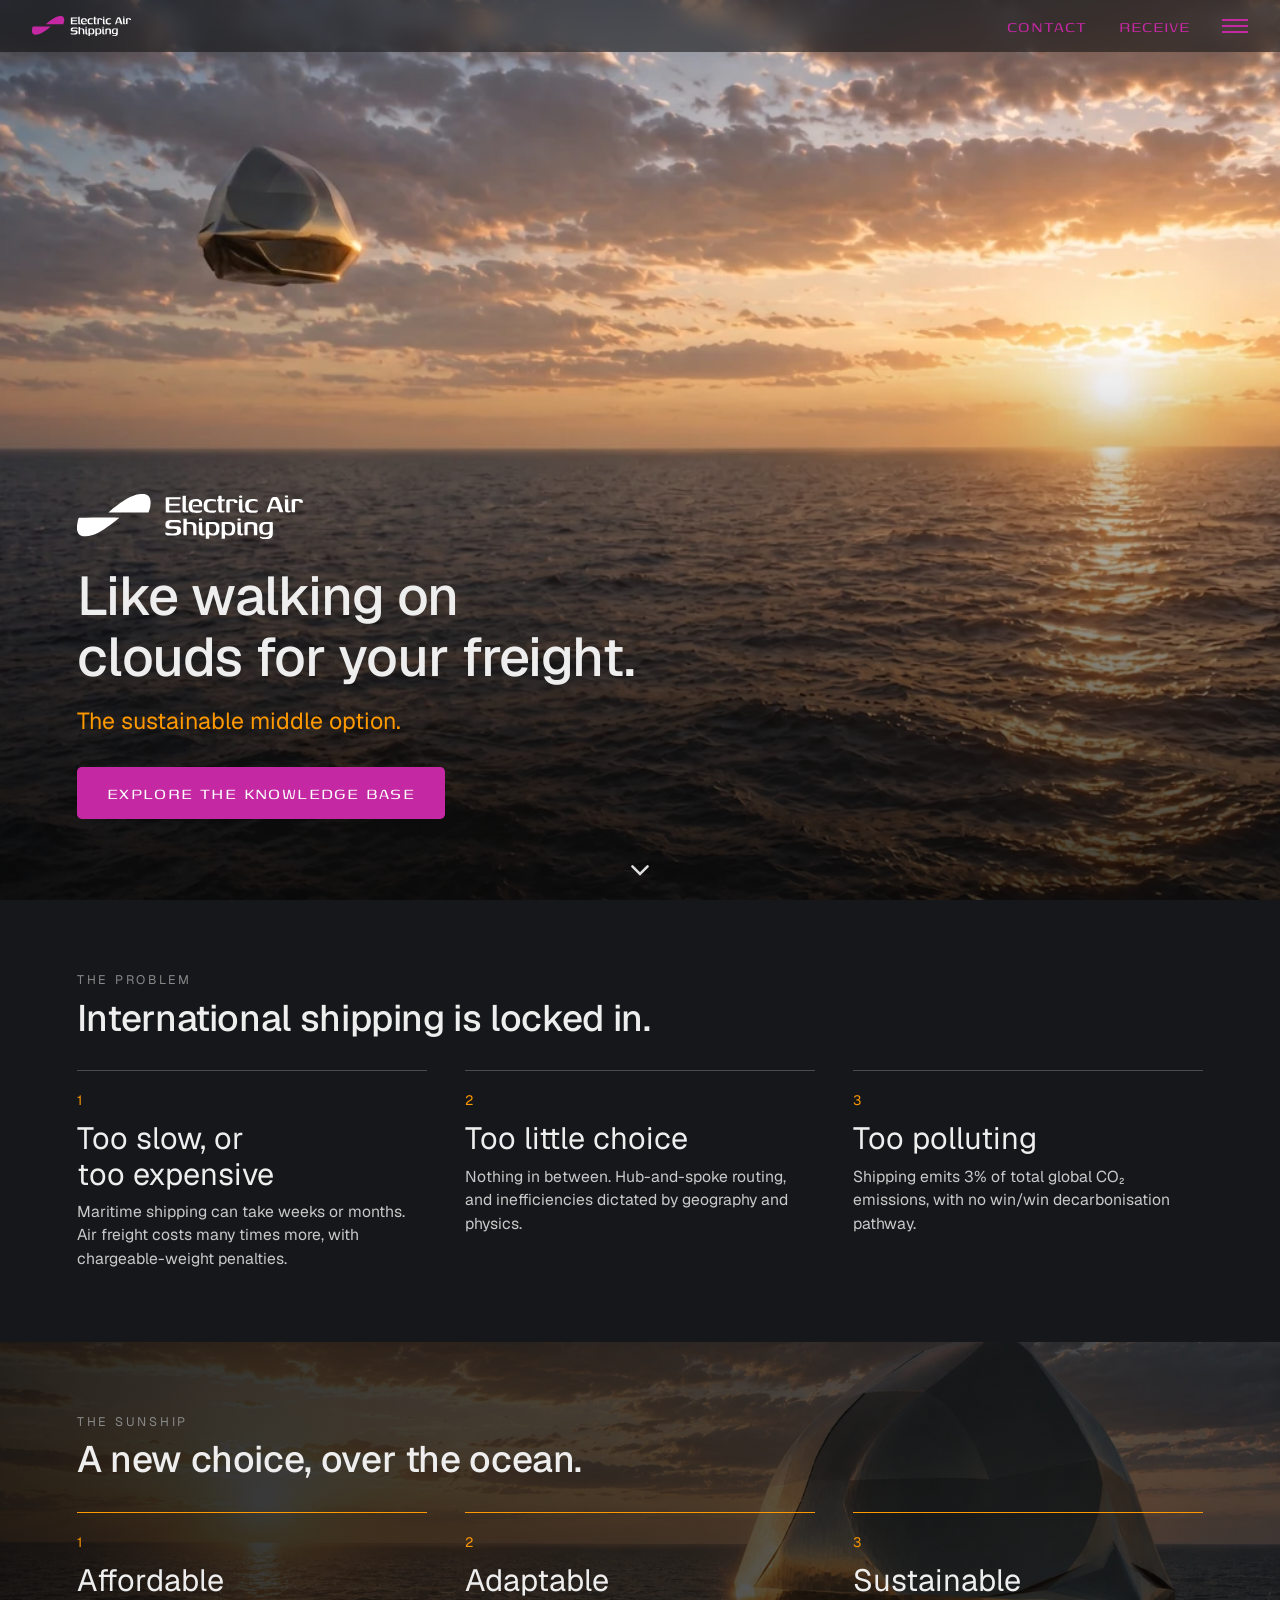
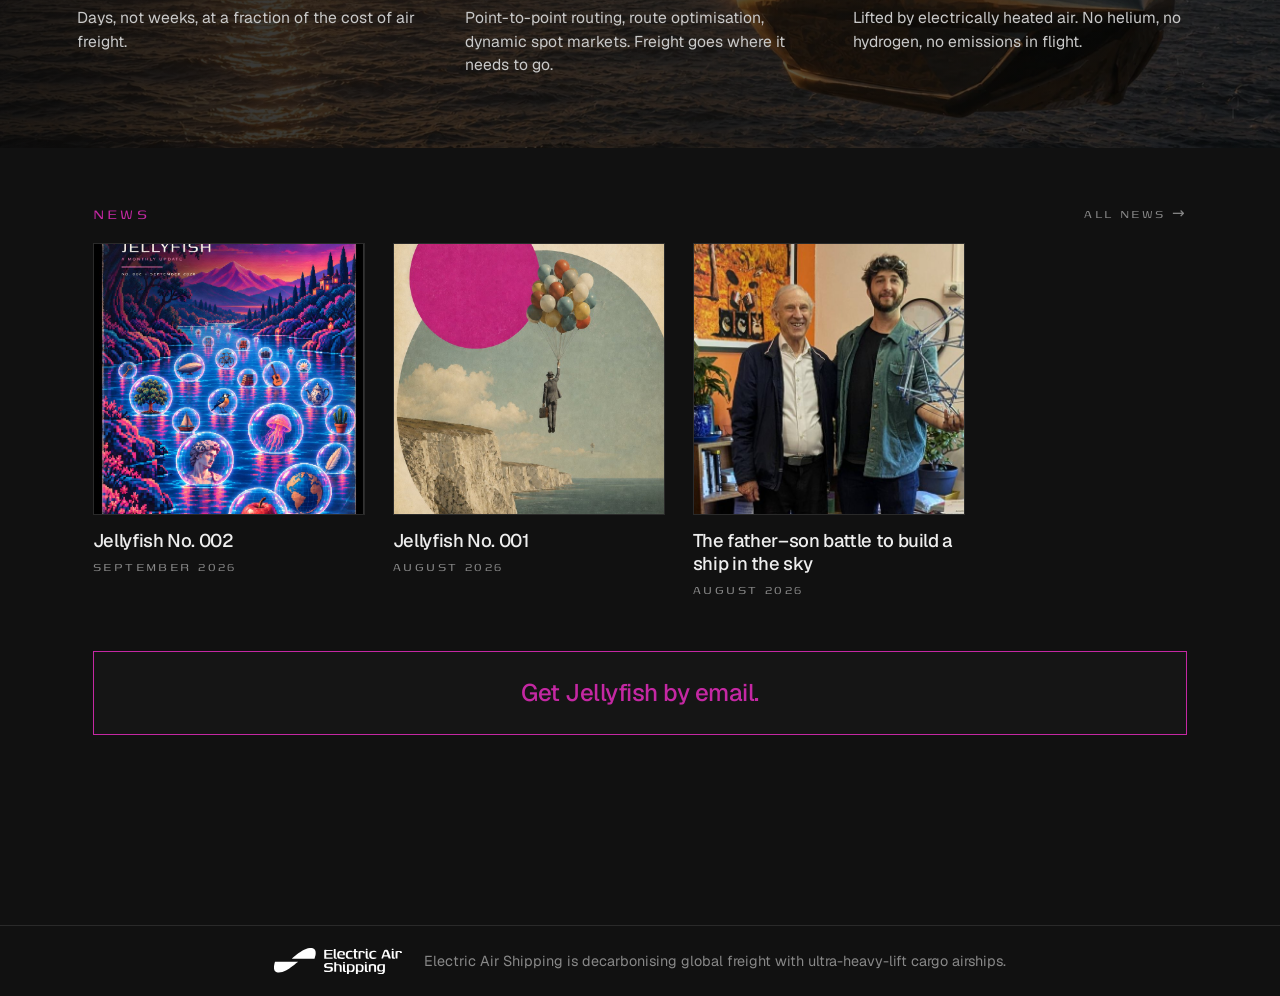
==== index.html @ b6a5ee7f "MOCKUP: hero 'Like walking on clouds for your freight.' / 'The sustainable middle option.' Co-Author" ====
<!DOCTYPE html>
<html lang="en">

<head>
    <meta charset="UTF-8">
    <meta name="viewport" content="width=device-width, initial-scale=1.0">
    <title>Electric Air Shipping</title>
    <meta name="description"
        content="The sustainable middle option for global freight. Electric Air Shipping is building the Sunship — a volumetric-thermal cargo airship lifted by superheated air. No helium, no hydrogen, no emissions in flight.">
    <link rel="canonical" href="https://electricairshipping.com/">

    <!-- Link previews. Without these a shared link renders as a bare URL. -->
    <meta property="og:type" content="website">
    <meta property="og:site_name" content="Electric Air Shipping">
    <meta property="og:title" content="Electric Air Shipping">
    <meta property="og:description"
        content="The sustainable middle option for global freight. And a first step toward much more.">
    <meta property="og:url" content="https://electricairshipping.com/">
    <!-- Dedicated JPEG at 1200x630: LinkedIn's crawler rejects WebP, and
         social scrapers want this exact shape. Same hero composition. -->
    <meta property="og:image" content="https://electricairshipping.com/assets/og-image.jpg">
    <meta property="og:image:type" content="image/jpeg">
    <meta property="og:image:width" content="1200">
    <meta property="og:image:height" content="630">
    <meta property="og:image:alt" content="The Sunship over open water at sunset">
    <meta name="twitter:card" content="summary_large_image">
    <meta name="twitter:image" content="https://electricairshipping.com/assets/og-image.jpg">

    <link rel="shortcut icon" href="./assets/favicon.ico" type="image/x-icon">

    <!-- The hero headline and lead render are the largest things above the
         fold; both are preloaded so the first paint is the real page. -->
    <link rel="preload" as="font" type="font/woff2" href="./assets/fonts/Geist-Variable.woff2" crossorigin>
    <link rel="preload" as="image"
        imagesrcset="./assets/hero/over-water-1280.webp 1280w, ./assets/hero/over-water-1920.webp 1920w, ./assets/hero/over-water-2560.webp 2560w, ./assets/hero/over-water-2730.webp 2730w"
        imagesizes="100vw">

    <link rel="stylesheet" href="./assets/site.css">
    <style>
        * {
            box-sizing: border-box;
        }

        html {
            scroll-snap-type: y proximity;
            /* One decisive scroll lands on a slide top; a nudge springs back.
               Snap targets clear the fixed bar because scroll-padding-top and
               the bar's height are the same variable — they cannot drift. */
            scroll-padding-top: var(--bar-h);
            scroll-behavior: smooth;
        }

        body {
            margin: 0;
            background: var(--bg);
            color: var(--fg);
            font-family: Geist, system-ui, sans-serif;
        }

        h1,
        h2,
        p {
            margin: 0;
        }

        .snap {
            scroll-snap-align: start;
        }

        /* ------------------------------------------------------------ hero */

        /* svh, not dvh: dvh changes as the mobile URL bar hides and shows,
           which re-lays-out every full-height section MID-SCROLL — the page
           visibly stutters between slides. svh is the stable small size; the
           cost is a sliver of letterbox when the URL bar is collapsed, the
           gain is that nothing moves under the visitor's thumb. */
        .hero {
            position: relative;
            min-height: 100vh;
            min-height: 100svh;
            overflow: hidden;
        }

        .hero-lead,
        .hero-layer {
            position: absolute;
            inset: 0;
            width: 100%;
            height: 100%;
            object-fit: cover;
            background-size: cover;
            background-position: center;
        }

        /* The lead render is the only image in the initial markup — the other
           four are attached by script AFTER window load so nothing competes
           with the largest contentful paint. Each overlay then takes a slot in
           a 30s cycle; while an overlay is transparent (or not yet loaded) the
           lead shows through, so a slow connection degrades to a still. */
        .hero-layer {
            opacity: 0;
            animation: heroFade 30s linear infinite;
        }

        /* Numbered 1-4, not 2-5: nth-of-type counts by TAG among siblings and
           the lead is an <img>, so the four layer divs are div 1-4. Numbering
           from 2 left layer one on a 0s delay — it covered the lead instantly,
           and the 22.5s slot pointed at .hero-scrim, where it did nothing.
           The 0-4.5s slot belongs to the lead render. */
        .hero-layer:nth-of-type(1) { animation-delay: 4.5s; }
        .hero-layer:nth-of-type(2) { animation-delay: 10.5s; }
        .hero-layer:nth-of-type(3) { animation-delay: 16.5s; }
        .hero-layer:nth-of-type(4) { animation-delay: 22.5s; }

        @keyframes heroFade {
            0% { opacity: 0; }
            5% { opacity: 1; }
            20% { opacity: 1; }
            25% { opacity: 0; }
            100% { opacity: 0; }
        }

        /* Scrim: the text sits over five different frames as they cycle, so
           contrast is tuned against the BRIGHTEST (docking), not the lead. */
        .hero-scrim {
            position: absolute;
            inset: 0;
            background: linear-gradient(to top,
                    rgba(8, 8, 8, 0.78) 0%,
                    rgba(8, 8, 8, 0.45) 32%,
                    rgba(8, 8, 8, 0.0) 62%);
        }

        .hero-text {
            position: absolute;
            left: clamp(1.25rem, 6vw, 5rem);
            right: clamp(1.25rem, 6vw, 5rem);
            bottom: clamp(2.5rem, 9vh, 6rem);
            max-width: 46rem;
        }

        .hero-text .lockup {
            height: clamp(2.1rem, 5vh, 3rem);
            width: auto;
            display: block;
            margin-bottom: clamp(1rem, 3vh, 1.75rem);
        }

        .hero-text h1 {
            font-size: clamp(1.9rem, 4.6vw, 3.4rem);
            font-weight: 500;
            line-height: 1.12;
            letter-spacing: -0.01em;
            text-wrap: balance;
        }

        .hero-text .sub {
            margin-top: clamp(0.7rem, 2vh, 1.1rem);
            font-size: clamp(1.05rem, 2vw, 1.45rem);
            font-weight: 400;
            color: var(--orange);
        }

        .hero-actions {
            display: flex;
            flex-wrap: wrap;
            gap: 0.9rem;
            margin-top: clamp(1.4rem, 3.5vh, 2.2rem);
        }

        .btn {
            display: inline-block;
            padding: 0.7em 1.5em;
            border-radius: 0.3rem;
            font-family: Genos, system-ui, sans-serif;   /* chrome = Genos */
            font-size: clamp(1.05rem, 1.8vw, 1.25rem);
            font-weight: 500;
            letter-spacing: 0.07em;
            text-decoration: none;
            white-space: nowrap;
        }

        .btn-primary {
            background: var(--berry);
            color: #fff;
        }

        .btn-primary:hover,
        .btn-primary:focus-visible {
            background: #d63bb4;
        }

        .btn:focus-visible {
            outline: 2px solid var(--orange);
            outline-offset: 3px;
        }

        .chev {
            position: absolute;
            left: 50%;
            transform: translateX(-50%);
            bottom: 0.9rem;
            color: rgba(255, 255, 255, 0.85);
            animation: chevNudge 2.4s ease-in-out infinite;
        }

        .chev svg {
            width: 1.9rem;
            height: 1.9rem;
            display: block;
        }

        @keyframes chevNudge {
            0%, 100% { transform: translate(-50%, 0); }
            50% { transform: translate(-50%, 0.45rem); }
        }

        /* ------------------------------------------ problem + solution */

        /* One screen: the problem row over the answer row, so each answer
           sits directly under the problem it solves. */
        /* Sized to the space BELOW the bar: snapping lands the section at
           scroll-padding-top (the bar height), so a full-viewport section
           would lose its bottom bar-height to the fold. */
        .ps {
            min-height: calc(100vh - var(--bar-h));
            min-height: calc(100svh - var(--bar-h));
            display: flex;
            flex-direction: column;
            background: #16171a;   /* the deck slides' own colour */
        }

        .half {
            position: relative;
            flex: 1;
            display: flex;
            align-items: center;
            padding: clamp(1.5rem, 4vh, 2.5rem) clamp(1.25rem, 6vw, 5rem);
            overflow: hidden;
        }

        /* The solution sits over a render: the answer arrives with the ship. */
        .half-bg {
            position: absolute;
            inset: 0;
            background: url("./assets/hero/water-low-1672.webp") center / cover no-repeat;
        }

        .half-bg::after {
            content: "";
            position: absolute;
            inset: 0;
            background: linear-gradient(to right,
                    rgba(8, 8, 8, 0.86) 0%,
                    rgba(8, 8, 8, 0.7) 55%,
                    rgba(8, 8, 8, 0.45) 100%);
        }

        .half-inner {
            position: relative;
            width: 100%;
            max-width: 78rem;
            margin: 0 auto;
        }

        .eyebrow {
            font-size: 0.78rem;
            letter-spacing: 0.22em;
            text-transform: uppercase;
            color: var(--muted);
        }

        .half h2 {
            margin-top: 0.6rem;
            font-size: clamp(1.5rem, 3vw, 2.3rem);
            font-weight: 500;
            line-height: 1.12;
            letter-spacing: -0.01em;
            text-wrap: balance;
        }

        .tiles {
            list-style: none;
            margin: clamp(1.2rem, 3.5vh, 2.2rem) 0 0;
            padding: 0;
            display: grid;
            grid-template-columns: repeat(3, 1fr);
            gap: clamp(1.5rem, 3vw, 3rem);
        }

        .tiles li {
            border-top: 1px solid #4a4b4f;
            padding-top: 1.1rem;
        }

        /* Problems get a grey rule, answers the orange one. */
        .half-solution .tiles li {
            border-top-color: var(--orange);
        }

        .tiles .num {
            font-size: 0.85rem;
            color: var(--orange);
        }

        .tiles h3 {
            margin: 0.7rem 0 0;
            font-size: clamp(1.4rem, 2.4vw, 2rem);
            font-weight: 400;
            line-height: 1.15;
        }

        .tiles p {
            margin-top: 0.5rem;
            font-size: clamp(0.98rem, 1.2vw, 1.1rem);
            line-height: 1.5;
            color: #c9c9c9;
            max-width: 26rem;
        }

        @media (max-width: 760px) {
            .tiles {
                grid-template-columns: 1fr;
                gap: 1.6rem;
            }
        }

        /* ------------------------------------------------------------ news */
        /* The news page's rails, merged into one and shown here as image,
           title and date. Styles are copied from news/_shared.css and scoped,
           because that file's global .btn would fight this page's. */

        .end {
            min-height: calc(100vh - var(--bar-h));
            min-height: calc(100svh - var(--bar-h));
            display: flex;
            flex-direction: column;
        }

        .news {
            width: 100%;
            max-width: 78rem;
            margin: 0 auto;
            padding: clamp(2rem, 6vh, 4rem) clamp(1.25rem, 6vw, 5rem) clamp(1.5rem, 4vh, 2.5rem);
        }

        /* The box IS the button, as on the news page. */
        .signup {
            display: block;
            text-align: center;
            text-decoration: none;
            font-size: clamp(1.2rem, 2.2vw, 1.5rem);
            font-weight: 500;
            letter-spacing: -0.02em;
            color: var(--berry);
            border: 1px solid var(--berry);
            background: #151515;
            padding: clamp(1.1rem, 2.5vw, 1.6rem);
            margin-top: clamp(1.5rem, 4vh, 2.5rem);
        }

        .signup:hover,
        .signup:focus-visible {
            color: var(--bg);
            background: var(--orange);
            border-color: var(--orange);
        }

        /* Pushed to the bottom of the last screen. */
        .foot {
            margin-top: auto;
            border-top: 1px solid #2a2a2a;
            padding: 1.4rem clamp(1.25rem, 6vw, 5rem);
            display: flex;
            flex-wrap: wrap;
            align-items: center;
            justify-content: center;
            gap: 0.6rem 1.4rem;
            text-align: center;
        }

        .foot img {
            height: 1.6rem;
            width: auto;
            display: block;
        }

        .foot p {
            font-size: 0.9rem;
            color: var(--muted);
        }

        .news .strand-head {
            display: flex;
            align-items: center;
            justify-content: space-between;
            gap: 1rem;
            margin-bottom: 1.1rem;
        }

        .news .kicker {
            font-family: Genos, system-ui, sans-serif;
            text-transform: uppercase;
            letter-spacing: 0.18em;
            font-size: 1.15rem;
            font-weight: 400;
            color: var(--berry);
        }

        .news-tools {
            display: flex;
            align-items: center;
            gap: 1.1rem;
        }

        .news-all {
            font-family: Genos, system-ui, sans-serif;
            text-transform: uppercase;
            letter-spacing: 0.16em;
            font-size: 0.95rem;
            color: var(--muted);
            text-decoration: none;
        }

        .news-all:hover,
        .news-all:focus-visible {
            color: var(--orange);
        }

        /* rail.js puts its arrows in .strand-head; keep them left of "All news". */
        .news .strand-head > .rail-nav {
            order: 1;
        }

        .news .strand-head > .news-all {
            order: 2;
        }

        .news .rail {
            list-style: none;
            margin: 0;
            padding: 0 0 1rem;
            display: flex;
            gap: clamp(1rem, 3vw, 1.75rem);
            overflow-x: auto;
            overscroll-behavior-x: contain;
            scroll-snap-type: x mandatory;
            scrollbar-width: thin;
            scrollbar-color: #3a3a3a transparent;
        }

        .news .rail > li {
            flex: 0 0 clamp(13rem, 62vw, 17rem);
            scroll-snap-align: start;
        }

        .news .rail:focus-visible {
            outline: 2px solid var(--orange);
            outline-offset: 4px;
        }

        .news .entry img {
            width: 100%;
            aspect-ratio: 1 / 1;
            object-fit: cover;
            display: block;
            border: 1px solid #2a2a2a;
        }

        .news .entry h3 {
            font-weight: 500;
            font-size: 1.15rem;
            letter-spacing: -0.02em;
            margin: 0.9rem 0 0.3rem;
            line-height: 1.25;
        }

        .news .entry h3 a {
            color: var(--fg);
            text-decoration: none;
        }

        .news .entry h3 a:hover,
        .news .entry h3 a:focus-visible {
            color: var(--orange);
        }

        .news .entry .date {
            font-family: Genos, system-ui, sans-serif;
            text-transform: uppercase;
            letter-spacing: 0.16em;
            font-size: 0.95rem;
            color: var(--muted);
        }

        .rail-nav {
            display: flex;
            gap: 0.4rem;
        }

        .rail-nav[hidden] {
            display: none;
        }

        .rail-arrow {
            width: 2rem;
            height: 2rem;
            display: grid;
            place-items: center;
            background: none;
            color: var(--berry);
            border: 1px solid var(--berry);
            cursor: pointer;
            padding: 0;
        }

        .rail-arrow:hover:not(:disabled),
        .rail-arrow:focus-visible {
            color: var(--bg);
            background: var(--orange);
            border-color: var(--orange);
        }

        .rail-arrow:disabled {
            opacity: 0.3;
            cursor: default;
        }

        .rail-arrow svg {
            width: 1rem;
            height: 1rem;
        }

        /* Phones get decisive snapping (kept from the deck section). */
        @media (pointer: coarse) {
            html {
                scroll-snap-type: y mandatory;
            }
        }

        /* --------------------------------------------------- reduced motion */

        @media (prefers-reduced-motion: reduce) {
            html {
                scroll-behavior: auto;
            }

            .hero-layer {
                animation: none;
                opacity: 0;   /* the lead render alone, as a still */
            }

            .chev {
                animation: none;
            }
        }
    </style>
</head>

<body>
    <header class="topbar">
        <a class="topbar-home" href="/" aria-label="Electric Air Shipping — home">
            <img src="./assets/logo-berry-white.svg" alt="Electric Air Shipping">
        </a>
        <nav class="topbar-nav">
            <a href="mailto:contact@electricairshipping.com" data-track="contact">CONTACT</a>
            <a href="#" data-nl-open data-track="receive">RECEIVE</a>
        </nav>
    </header>

    <main>
        <!-- ============================================================ hero -->
        <section class="hero snap" aria-label="Electric Air Shipping">
            <img class="hero-lead" alt="The Sunship — a broad, faceted metallic airship — over open water at sunset"
                src="./assets/hero/over-water-1920.webp"
                srcset="./assets/hero/over-water-1280.webp 1280w, ./assets/hero/over-water-1920.webp 1920w, ./assets/hero/over-water-2560.webp 2560w, ./assets/hero/over-water-2730.webp 2730w"
                sizes="100vw" width="2730" height="1536" fetchpriority="high">

            <!-- Attached by script after window load; decorative.
                 THIS ORDER IS THE CAROUSEL ORDER — the delays above are applied
                 by position, so moving a line moves the shot in the cycle. -->
            <div class="hero-layer" aria-hidden="true" data-slug="shallows" data-widths="1280,1920,2560,2956"></div>
            <div class="hero-layer" aria-hidden="true" data-slug="forest" data-widths="1280,1672"></div>
            <div class="hero-layer" aria-hidden="true" data-slug="water-low" data-widths="1280,1672"></div>
            <div class="hero-layer" aria-hidden="true" data-slug="docking" data-widths="1280,1920,2432"></div>

            <div class="hero-scrim" aria-hidden="true"></div>

            <div class="hero-text">
                <img class="lockup" src="./assets/logo.svg" alt="">
                <h1>Like walking on clouds for your freight.</h1>
                <p class="sub">The sustainable middle option.</p>
                <div class="hero-actions">
                    <a class="btn btn-primary" href="/knowledgebase" data-track="kb">EXPLORE THE KNOWLEDGE BASE</a>
                </div>
            </div>

            <a class="chev" href="#problem" aria-label="Scroll down">
                <svg viewBox="0 0 24 24" fill="none" stroke="currentColor" stroke-width="2" stroke-linecap="round">
                    <path d="M6 9l6 6 6-6"></path>
                </svg>
            </a>
        </section>

        <!-- ================================================ problem + solution
             Problem row over solution row on one screen: tile N of the
             solution answers tile N of the problem. -->
        <section class="ps snap" id="problem" aria-label="The problem, and the Sunship">
            <div class="half half-problem">
                <div class="half-inner">
                    <p class="eyebrow">The problem</p>
                    <h2>International shipping is locked in.</h2>
                    <ol class="tiles">
                        <li>
                            <span class="num">1</span>
                            <h3>Too slow, or too&nbsp;expensive</h3>
                            <p>Maritime shipping can take weeks or months. Air freight costs
                                many times more, with chargeable-weight penalties.</p>
                        </li>
                        <li>
                            <span class="num">2</span>
                            <h3>Too little choice</h3>
                            <p>Nothing in between. Hub-and-spoke routing, and inefficiencies
                                dictated by geography and physics.</p>
                        </li>
                        <li>
                            <span class="num">3</span>
                            <h3>Too polluting</h3>
                            <p>Shipping emits 3% of total global CO₂ emissions, with no
                                win/win decarbonisation pathway.</p>
                        </li>
                    </ol>
                </div>
            </div>

            <div class="half half-solution" id="solution">
                <div class="half-bg" aria-hidden="true"></div>
                <div class="half-inner">
                    <p class="eyebrow">The Sunship</p>
                    <h2>A new choice, over the ocean.</h2>
                    <ol class="tiles">
                        <li>
                            <span class="num">1</span>
                            <h3>Affordable</h3>
                            <p>Days, not weeks, at a fraction of the cost of air freight.</p>
                        </li>
                        <li>
                            <span class="num">2</span>
                            <h3>Adaptable</h3>
                            <p>Point-to-point routing, route optimisation, dynamic spot markets.
                                Freight goes where it needs to go.</p>
                        </li>
                        <li>
                            <span class="num">3</span>
                            <h3>Sustainable</h3>
                            <p>Lifted by electrically heated air. No helium, no hydrogen,
                                no emissions in flight.</p>
                        </li>
                    </ol>
                </div>
            </div>
        </section>


        <!-- ============================================================ news
             No content of its own: the cards are read from /news at load
             time, both rails merged newest first, so adding an entry to the
             news page is the only update this ever needs. Without script (or
             if the fetch fails) it is just the heading and the All news link. -->
        <!-- News, signup and footer together fill exactly one screen below
             the bar, so the page ends on a clean snap with nothing of the
             screen above showing. -->
        <div class="end snap">
        <section class="news strand" id="news" aria-label="News">
            <div class="strand-head">
                <h2 class="kicker">News</h2>
                <a class="news-all" href="/news" data-track="news">All news &rarr;</a>
            </div>
            <ul class="rail" tabindex="0" aria-label="News, newest first" hidden></ul>

            <!-- Same RECEIVE modal as the top bar: one signup path. -->
            <a class="signup" href="#" data-nl-open data-track="receive-home">Get Jellyfish by email.</a>
        </section>

        <footer class="foot">
            <img src="./assets/logo.svg" alt="Electric Air Shipping">
            <p>Electric Air Shipping is decarbonising global freight with ultra-heavy-lift cargo airships.</p>
        </footer>
        </div>
    </main>

    <script src="https://challenges.cloudflare.com/turnstile/v0/api.js?render=explicit" async defer></script>
    <script src="./assets/newsletter.js" defer></script>
    <script src="./assets/menu.js" defer></script>
    <script src="./assets/analytics.js" defer></script>
    <script>
        /* Anchor buttons (EXPLORE, chevron): Chromium cancels smooth anchor
         * navigation when scroll-snap sits on the root — the snap pulls back
         * to the nearest point, which is still the hero, so the click appears
         * to do nothing. Workaround: lift the snap for the duration of the
         * browser's own scrollIntoView, restore it when scrolling ends. The
         * scrolling itself stays native — this is not scroll-jacking. */
        const reduced = matchMedia('(prefers-reduced-motion: reduce)');
        document.querySelectorAll('a[href^="#"]').forEach((a) => {
            a.addEventListener('click', (e) => {
                const target = document.getElementById(a.hash.slice(1));
                if (!target) return;
                e.preventDefault();
                const root = document.documentElement;
                root.style.scrollSnapType = 'none';
                const restore = () => {
                    root.style.scrollSnapType = '';
                    removeEventListener('scrollend', restore);
                };
                addEventListener('scrollend', restore);
                setTimeout(restore, 1500);   /* scrollend fallback */
                history.pushState(null, '', a.hash);
                target.scrollIntoView({ behavior: reduced.matches ? 'auto' : 'smooth' });
            });
        });

        /* News rail: borrow the cards from /news (see the comment on the
         * section). Each card keeps its picture, title and date; summaries
         * and buttons stay on the news page. Relative links are rewritten
         * against /news/ so they still resolve from here. */
        (async () => {
            const MONTHS = ['january', 'february', 'march', 'april', 'may', 'june', 'july',
                'august', 'september', 'october', 'november', 'december'];
            const when = (li) => {
                const [m, y] = (li.querySelector('.date')?.textContent ?? '').trim().toLowerCase().split(/\s+/);
                return (Number(y) || 0) * 12 + Math.max(MONTHS.indexOf(m), 0);
            };
            try {
                const res = await fetch('/news/');
                if (!res.ok) return;
                const doc = new DOMParser().parseFromString(await res.text(), 'text/html');
                const base = new URL('/news/', location.href);
                const items = [...doc.querySelectorAll('.rail > li')];
                if (!items.length) return;
                /* Stable sort: within a month, Jellyfish (the first rail) leads. */
                items.sort((a, b) => when(b) - when(a));
                const rail = document.querySelector('.news .rail');
                for (const li of items) {
                    li.querySelectorAll('.entry > p:not(.date), .entry > .btn').forEach((n) => n.remove());
                    li.querySelectorAll('[href]').forEach((n) => {
                        const u = new URL(n.getAttribute('href'), base);
                        n.setAttribute('href', u.origin === location.origin ? u.pathname + u.hash : u.href);
                    });
                    li.querySelectorAll('img[src]').forEach((n) => {
                        n.src = new URL(n.getAttribute('src'), base).pathname;
                        n.loading = 'lazy';
                    });
                    rail.appendChild(document.importNode(li, true));
                }
                rail.hidden = false;
                /* The news page's own arrows script, loaded only once there
                 * is a rail for it to find. */
                const s = document.createElement('script');
                s.src = '/news/rail.js';
                document.body.appendChild(s);
            } catch { /* heading + All news link remain */ }
        })();

        /* Attach the four rotating hero layers AFTER window load, staggered,
         * so they can never compete with the lead image for first-paint
         * bandwidth. loading="lazy" cannot do this: it only defers images
         * below the viewport, and these are stacked inside it. */
        addEventListener('load', () => {
            const need = Math.round(innerWidth * Math.min(devicePixelRatio || 1, 2));
            document.querySelectorAll('.hero-layer').forEach((layer, i) => {
                const widths = layer.dataset.widths.split(',').map(Number);
                const w = widths.find((x) => x >= need) ?? widths[widths.length - 1];
                setTimeout(() => {
                    layer.style.backgroundImage =
                        `url(./assets/hero/${layer.dataset.slug}-${w}.webp)`;
                }, i * 400);
            });
        });
    </script>
</body>

</html>
---- assets/site.css ----
/* Electric Air Shipping — shared site chrome.
 *
 * Loaded by BOTH the homepage and the knowledge base so the two share one
 * frame. Deliberately narrow in scope: design tokens, the fonts, the top bar,
 * and a couple of utilities. Page layout lives in each page's own file, so
 * this cannot fight the knowledge base's grid.
 */

/* ---------------------------------------------------------------- tokens */

:root {
    --bg: #111;
    --fg: #eee;
    --muted: #888;

    /* Deployed berry. The brand's canonical value is #c428a3; reconciling the
       two is a deliberate separate pass across all repos, so this stays as-is
       and the repaint becomes a one-line change here. */
    --berry: #c428a3;
    --orange: #ff9900;

    /* Shared by the bar's own height AND the homepage's scroll-padding-top.
       They must never drift apart, or scroll-snap targets land underneath the
       bar. One variable is the guarantee. */
    --bar-h: 3.25rem;
}

/* ----------------------------------------------------------------- fonts */

/* Geist — the pitch face: homepage, deck, and this shared bar.
   One variable file covers every weight 100-900. SIL Open Font License;
   see assets/fonts/OFL.txt, which must ship alongside it. */
@font-face {
    font-family: Geist;
    src: url("./fonts/Geist-Variable.woff2") format("woff2");
    font-weight: 100 900;
    font-display: swap;
}

/* Genos — the tools face, used by the knowledge base and the calculator.
   Declared here so both pages resolve it identically. */
@font-face {
    font-family: Genos;
    src: url("./Genos-Regular.ttf") format("truetype");
    font-display: swap;
}

/* -------------------------------------------------------------- utilities */

/* Off-screen but present for assistive technology and search engines.
   NOT display:none or visibility:hidden — those remove content from the
   accessibility tree entirely, which would silently defeat the purpose while
   looking identical on screen. */
.visually-hidden {
    position: absolute;
    width: 1px;
    height: 1px;
    margin: -1px;
    padding: 0;
    overflow: hidden;
    clip-path: inset(50%);
    white-space: nowrap;
    border: 0;
}

/* --------------------------------------------------------------- top bar */

.topbar {
    position: fixed;
    inset: 0 0 auto 0;
    height: var(--bar-h);
    z-index: 20;

    display: flex;
    align-items: center;
    justify-content: space-between;
    gap: 1rem;
    padding: 0 clamp(0.75rem, 2.5vw, 2rem);

    font-family: Geist, system-ui, sans-serif;
    /* Deliberately faint: the hero should still read as full-screen. */
    background: rgba(17, 17, 17, 0.55);
    backdrop-filter: blur(10px);
    -webkit-backdrop-filter: blur(10px);
}

.topbar-home {
    display: flex;
    align-items: center;
    height: 100%;
}

.topbar-home img {
    height: clamp(1.05rem, 2.2vh, 1.5rem);
    width: auto;
    display: block;
}

/* Interface chrome is Genos — the brand face, matching the hex page and the
   calculator. Geist is reserved for reading text (the hero headline and
   sub-line, which echo slide 15's own typography). */
.topbar-nav {
    display: flex;
    align-items: center;
    gap: clamp(0.9rem, 3vw, 2rem);
    font-family: Genos, system-ui, sans-serif;
    font-size: 1.2rem;
    letter-spacing: 0.05em;
}

.topbar-nav a {
    color: var(--berry);
    text-decoration: none;
    cursor: pointer;
    white-space: nowrap;
}

.topbar-nav a:hover,
.topbar-nav a:focus-visible {
    color: var(--orange);
}

/* Keyboard focus must stay obvious against photography. */
.topbar a:focus-visible,
.nl-box a:focus-visible {
    outline: 2px solid var(--orange);
    outline-offset: 3px;
}

/* ------------------------------------------------- sections menu (bars) */
/* Markup is injected by assets/menu.js so it exists in exactly one place;
   only these styles are shared. The bar holds CONTACT and RECEIVE as words
   and everything else behind this button, so the bar's width stays fixed
   however many sections there are. */

/* Deliberately NOT position:relative — the panel below anchors to the BAR,
   not to this button, and leaving no positioning context here is what lets
   it do that. */
.menu-wrap {
    display: flex;
    align-items: center;
}

.menu-btn {
    display: flex;
    flex-direction: column;
    justify-content: center;
    gap: 0.28rem;
    width: 1.6rem;
    height: 1.6rem;
    padding: 0;
    background: none;
    border: 0;
    cursor: pointer;
}

.menu-btn span {
    display: block;
    height: 2px;
    width: 100%;
    background: var(--berry);
    transition: background 0.15s;
}

.menu-btn:hover span,
.menu-btn:focus-visible span,
.menu-wrap.open .menu-btn span {
    background: var(--orange);
}

.menu-btn:focus-visible {
    outline: 2px solid var(--orange);
    outline-offset: 3px;
}

/* Anchored to .topbar. With .menu-wrap unpositioned these offsets resolve
   against the bar's padding box, so top:100% is the bar's full height and
   right:0 its outer edge: the panel hangs flush off the bar rather than
   floating inset from it and overlapping its lower few pixels. */
.menu-panel {
    position: absolute;
    top: 100%;
    right: 0;
    min-width: 10rem;
    display: flex;
    flex-direction: column;
    background: rgba(17, 17, 17, 0.96);
    backdrop-filter: blur(10px);
    -webkit-backdrop-filter: blur(10px);
    border: 1px solid #2a2a2a;
    border-top: 0;      /* the bar itself is the panel's top edge */
    border-right: 0;    /* would otherwise be a hairline on the screen edge */
    padding: 0.35rem 0;
}

.menu-panel[hidden] {
    display: none;
}

.menu-panel a {
    padding: 0.5rem 1.1rem;
    /* Matches .topbar's own inline padding EXACTLY, so every label lands on
       the same right margin as CONTACT, RECEIVE and the button above it.
       If the bar's padding changes, change this with it. */
    padding-right: clamp(0.75rem, 2.5vw, 2rem);
    color: var(--berry);
    text-decoration: none;
    white-space: nowrap;
    /* Items align to the panel's right edge, which sits on the page's right
       margin — so every entry lines up under the button however long it is,
       and a longer future entry grows leftwards instead of shifting the set. */
    text-align: right;
}

.menu-panel a:hover,
.menu-panel a:focus-visible {
    color: var(--orange);
    background: rgba(255, 255, 255, 0.04);
}

/* --------------------------------------------- newsletter modal (RECEIVE) */
/* Markup is injected by assets/newsletter.js so it exists in exactly one
   place; only these styles are shared. */

.nl-overlay {
    position: fixed;
    inset: 0;
    background: rgba(0, 0, 0, 0.7);
    display: none;
    justify-content: center;
    align-items: center;
    z-index: 30;
}

.nl-overlay.open {
    display: flex;
}

.nl-box {
    background: #111;
    border: 0.25rem solid #222;
    border-radius: 0.25rem;
    padding: 1.5rem 2rem;
    display: flex;
    flex-direction: column;
    gap: 1rem;
    width: min(90vw, 26rem);
    font-family: Genos, system-ui, sans-serif;
    font-size: 1.3rem;
    color: var(--berry);
}

.nl-box input {
    font-family: inherit;
    font-size: 1rem;
    background: #1c1c1c;
    color: #eaeaea;
    border: 1px solid #777;
    border-radius: 0.25rem;
    padding: 0.5rem 0.75rem;
    outline: none;
}

.nl-box input:focus {
    border-color: var(--berry);
}

.nl-msg {
    font-size: 0.9rem;
    color: #eaeaea;
    min-height: 1.5rem;
}

.nl-actions {
    display: flex;
    gap: 1.5rem;
    justify-content: flex-end;
}

.nl-actions a {
    cursor: pointer;
    color: var(--berry);
    text-decoration: none;
}

.nl-actions a:hover,
.nl-actions a:focus-visible {
    color: var(--orange);
}
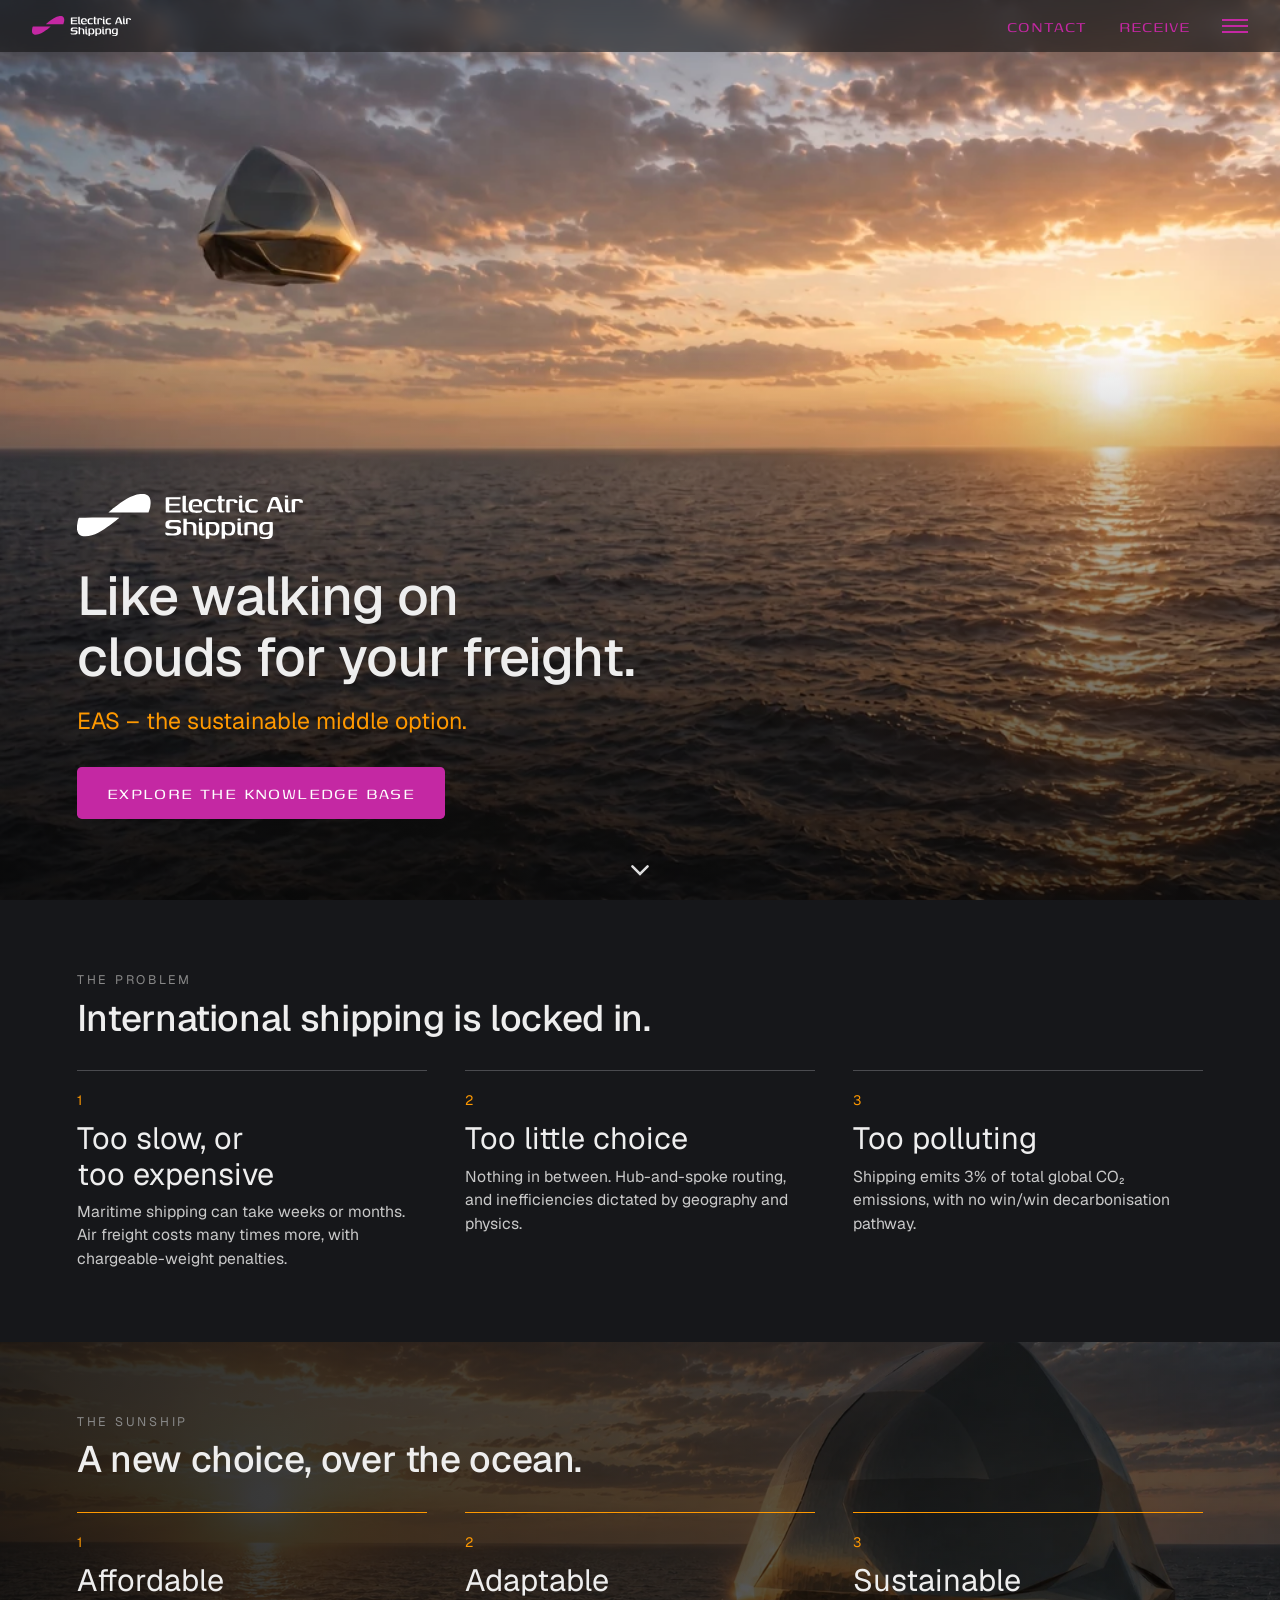
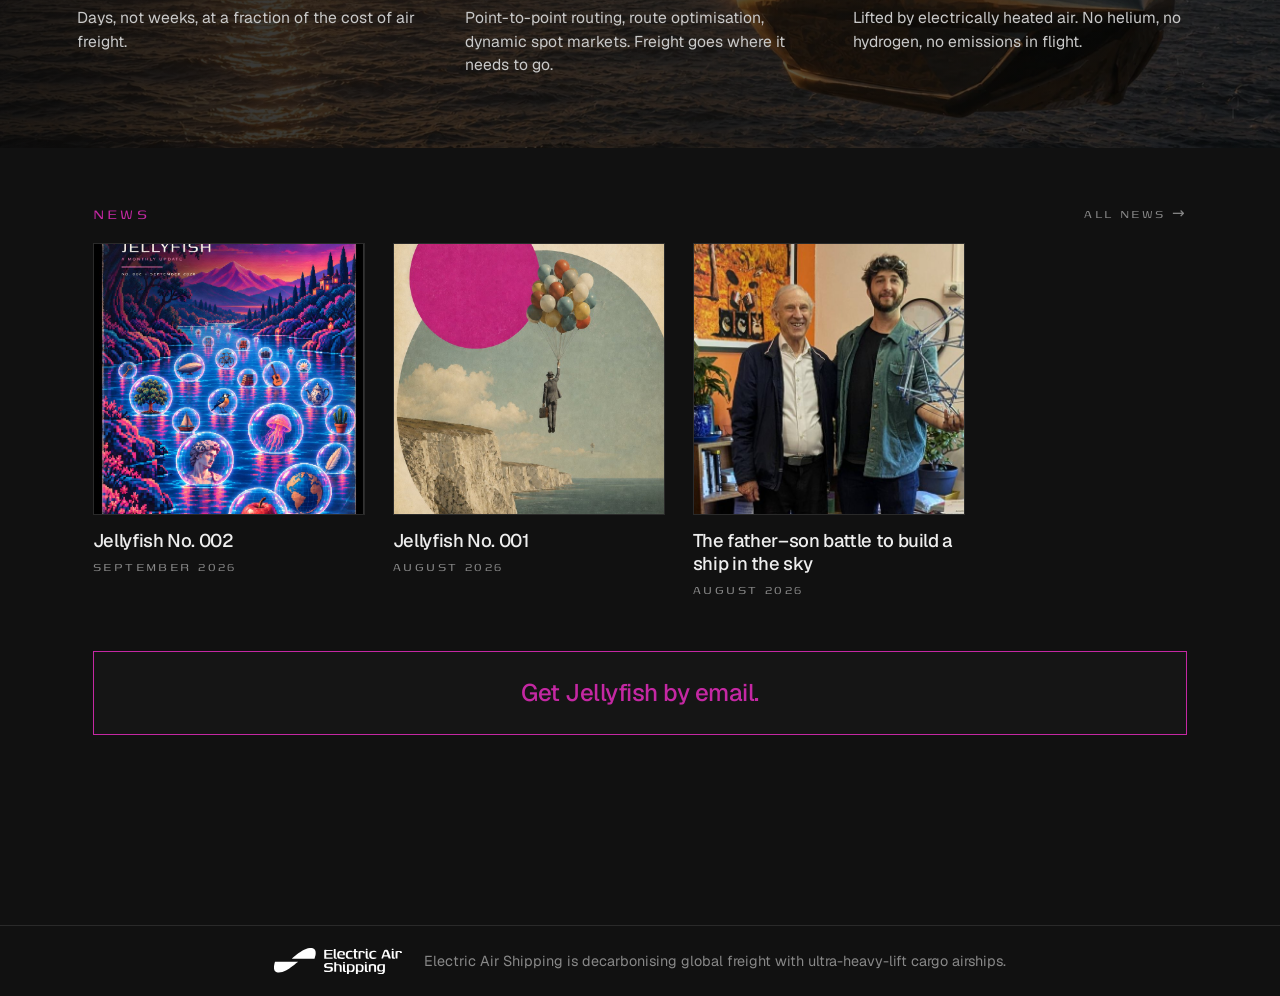
==== commit 9e71dbae: "Hero sub-line: 'EAS – the sustainable middle option.' (and the link preview) Co-Authored-By: Claude " ====
--- a/index.html
+++ b/index.html
@@ -6,7 +6,7 @@
     <meta name="viewport" content="width=device-width, initial-scale=1.0">
     <title>Electric Air Shipping</title>
     <meta name="description"
-        content="The sustainable middle option for global freight. Electric Air Shipping is building the Sunship — a volumetric-thermal cargo airship lifted by superheated air. No helium, no hydrogen, no emissions in flight.">
+        content="Like walking on clouds for your freight. The Sunship is an ultra-heavy-lift cargo airship: the sustainable middle option for international shipping.">
     <link rel="canonical" href="https://electricairshipping.com/">
 
     <!-- Link previews. Without these a shared link renders as a bare URL. -->
@@ -14,7 +14,7 @@
     <meta property="og:site_name" content="Electric Air Shipping">
     <meta property="og:title" content="Electric Air Shipping">
     <meta property="og:description"
-        content="The sustainable middle option for global freight. And a first step toward much more.">
+        content="Like walking on clouds for your freight. EAS – the sustainable middle option.">
     <meta property="og:url" content="https://electricairshipping.com/">
     <!-- Dedicated JPEG at 1200x630: LinkedIn's crawler rejects WebP, and
          social scrapers want this exact shape. Same hero composition. -->
@@ -531,7 +531,8 @@
             height: 1rem;
         }
 
-        /* Phones get decisive snapping (kept from the deck section). */
+        /* Phones get decisive snapping: a flick always comes to rest on a
+           screen, never between two. Desktop keeps proximity. */
         @media (pointer: coarse) {
             html {
                 scroll-snap-type: y mandatory;
@@ -589,7 +590,7 @@
             <div class="hero-text">
                 <img class="lockup" src="./assets/logo.svg" alt="">
                 <h1>Like walking on clouds for your freight.</h1>
-                <p class="sub">The sustainable middle option.</p>
+                <p class="sub">EAS &ndash; the sustainable middle option.</p>
                 <div class="hero-actions">
                     <a class="btn btn-primary" href="/knowledgebase" data-track="kb">EXPLORE THE KNOWLEDGE BASE</a>
                 </div>
@@ -674,12 +675,12 @@
         <section class="news strand" id="news" aria-label="News">
             <div class="strand-head">
                 <h2 class="kicker">News</h2>
-                <a class="news-all" href="/news" data-track="news">All news &rarr;</a>
+                <a class="news-all" href="/news/" data-track="news">All news &rarr;</a>
             </div>
             <ul class="rail" tabindex="0" aria-label="News, newest first" hidden></ul>
 
             <!-- Same RECEIVE modal as the top bar: one signup path. -->
-            <a class="signup" href="#" data-nl-open data-track="receive-home">Get Jellyfish by email.</a>
+            <a class="signup" href="#" data-nl-open data-track="receive">Get Jellyfish by email.</a>
         </section>
 
         <footer class="foot">
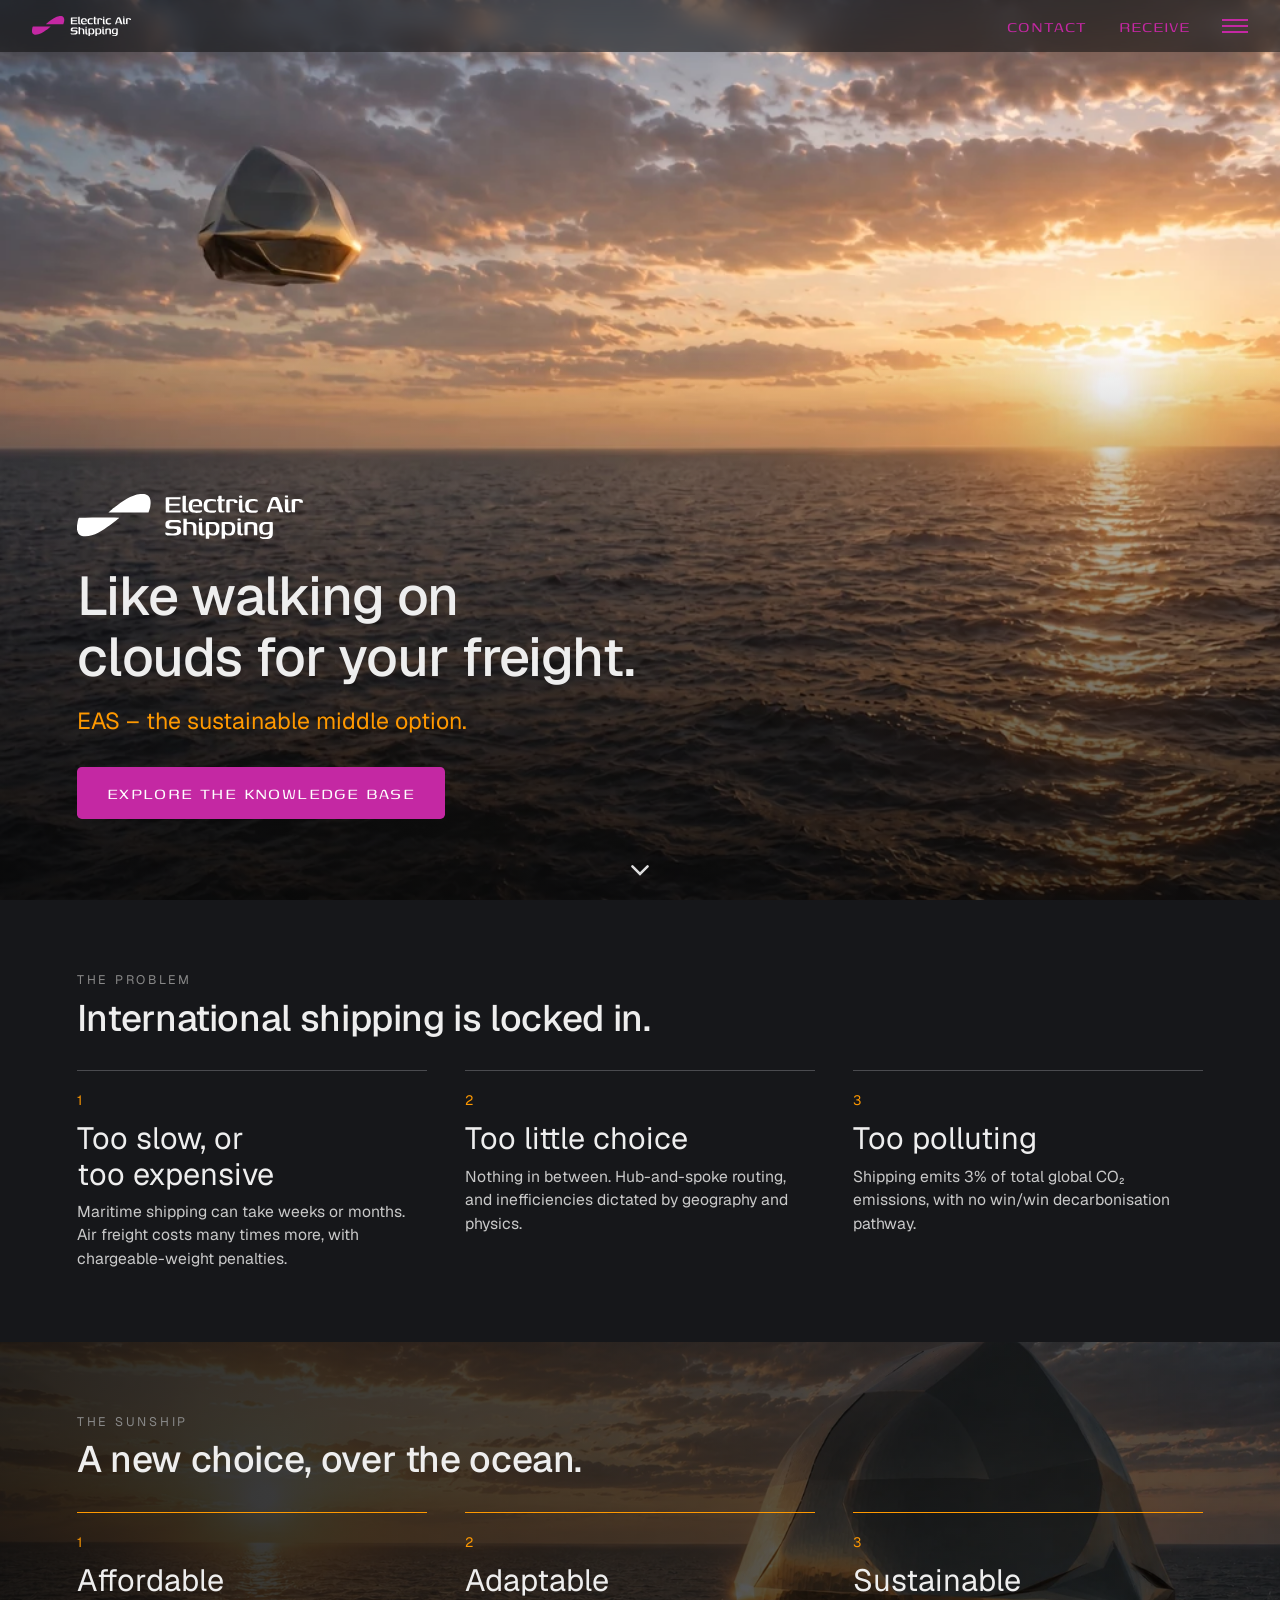
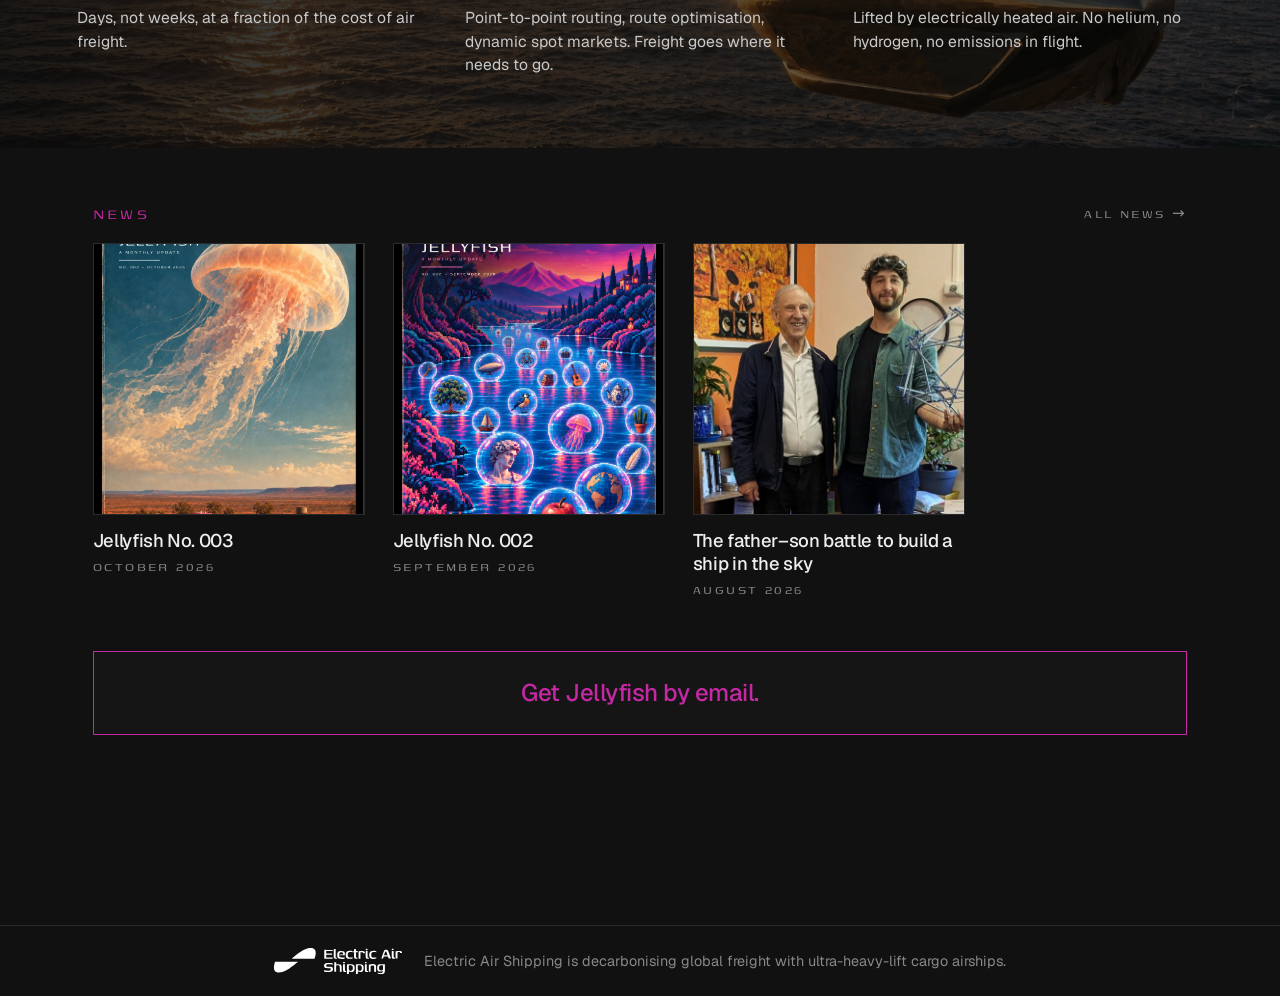
==== commit 5baf8c6e: "Jellyfish No. 003 (October 2026); home news strip shows 2 issues + 1 article - news/jellyfish/003: t" ====
--- a/index.html
+++ b/index.html
@@ -665,8 +665,9 @@
 
         <!-- ============================================================ news
              No content of its own: the cards are read from /news at load
-             time, both rails merged newest first, so adding an entry to the
-             news page is the only update this ever needs. Without script (or
+             time - the newest few of each rail (counts in the script below),
+             merged newest first - so adding an entry to the news page is the
+             only update this ever needs. Without script (or
              if the fetch fails) it is just the heading and the All news link. -->
         <!-- News, signup and footer together fill exactly one screen below
              the bar, so the page ends on a clean snap with nothing of the
@@ -723,7 +724,11 @@
         /* News rail: borrow the cards from /news (see the comment on the
          * section). Each card keeps its picture, title and date; summaries
          * and buttons stay on the news page. Relative links are rewritten
-         * against /news/ so they still resolve from here. */
+         * against /news/ so they still resolve from here.
+         * Only the newest few of each rail come across, so a run of monthly
+         * issues cannot push the latest article off the screen. One number
+         * per rail, in the news page's order: Jellyfish, then articles. */
+        const NEWS_PER_RAIL = [2, 1];
         (async () => {
             const MONTHS = ['january', 'february', 'march', 'april', 'may', 'june', 'july',
                 'august', 'september', 'october', 'november', 'december'];
@@ -736,7 +741,9 @@
                 if (!res.ok) return;
                 const doc = new DOMParser().parseFromString(await res.text(), 'text/html');
                 const base = new URL('/news/', location.href);
-                const items = [...doc.querySelectorAll('.rail > li')];
+                /* Each rail is newest first in its markup, so its first n are its newest. */
+                const items = [...doc.querySelectorAll('.rail')].flatMap((ul, i) =>
+                    [...ul.children].slice(0, NEWS_PER_RAIL[i] ?? 0));
                 if (!items.length) return;
                 /* Stable sort: within a month, Jellyfish (the first rail) leads. */
                 items.sort((a, b) => when(b) - when(a));
--- a/assets/site.css
+++ b/assets/site.css
@@ -250,6 +250,17 @@
     color: var(--berry);
 }
 
+/* The Turnstile check is a fixed 300px wide. At phone width the 2rem side
+   padding left ~273px and the widget ran into the right border, so phones
+   get a slightly wider box with slimmer sides. */
+@media (max-width: 420px) {
+    .nl-box {
+        width: 94vw;
+        padding-left: 0.75rem;
+        padding-right: 0.75rem;
+    }
+}
+
 .nl-box input {
     font-family: inherit;
     font-size: 1rem;
@@ -271,10 +282,11 @@
     min-height: 1.5rem;
 }
 
+/* CANCEL sits at the left edge, the action at the right. */
 .nl-actions {
     display: flex;
     gap: 1.5rem;
-    justify-content: flex-end;
+    justify-content: space-between;
 }
 
 .nl-actions a {
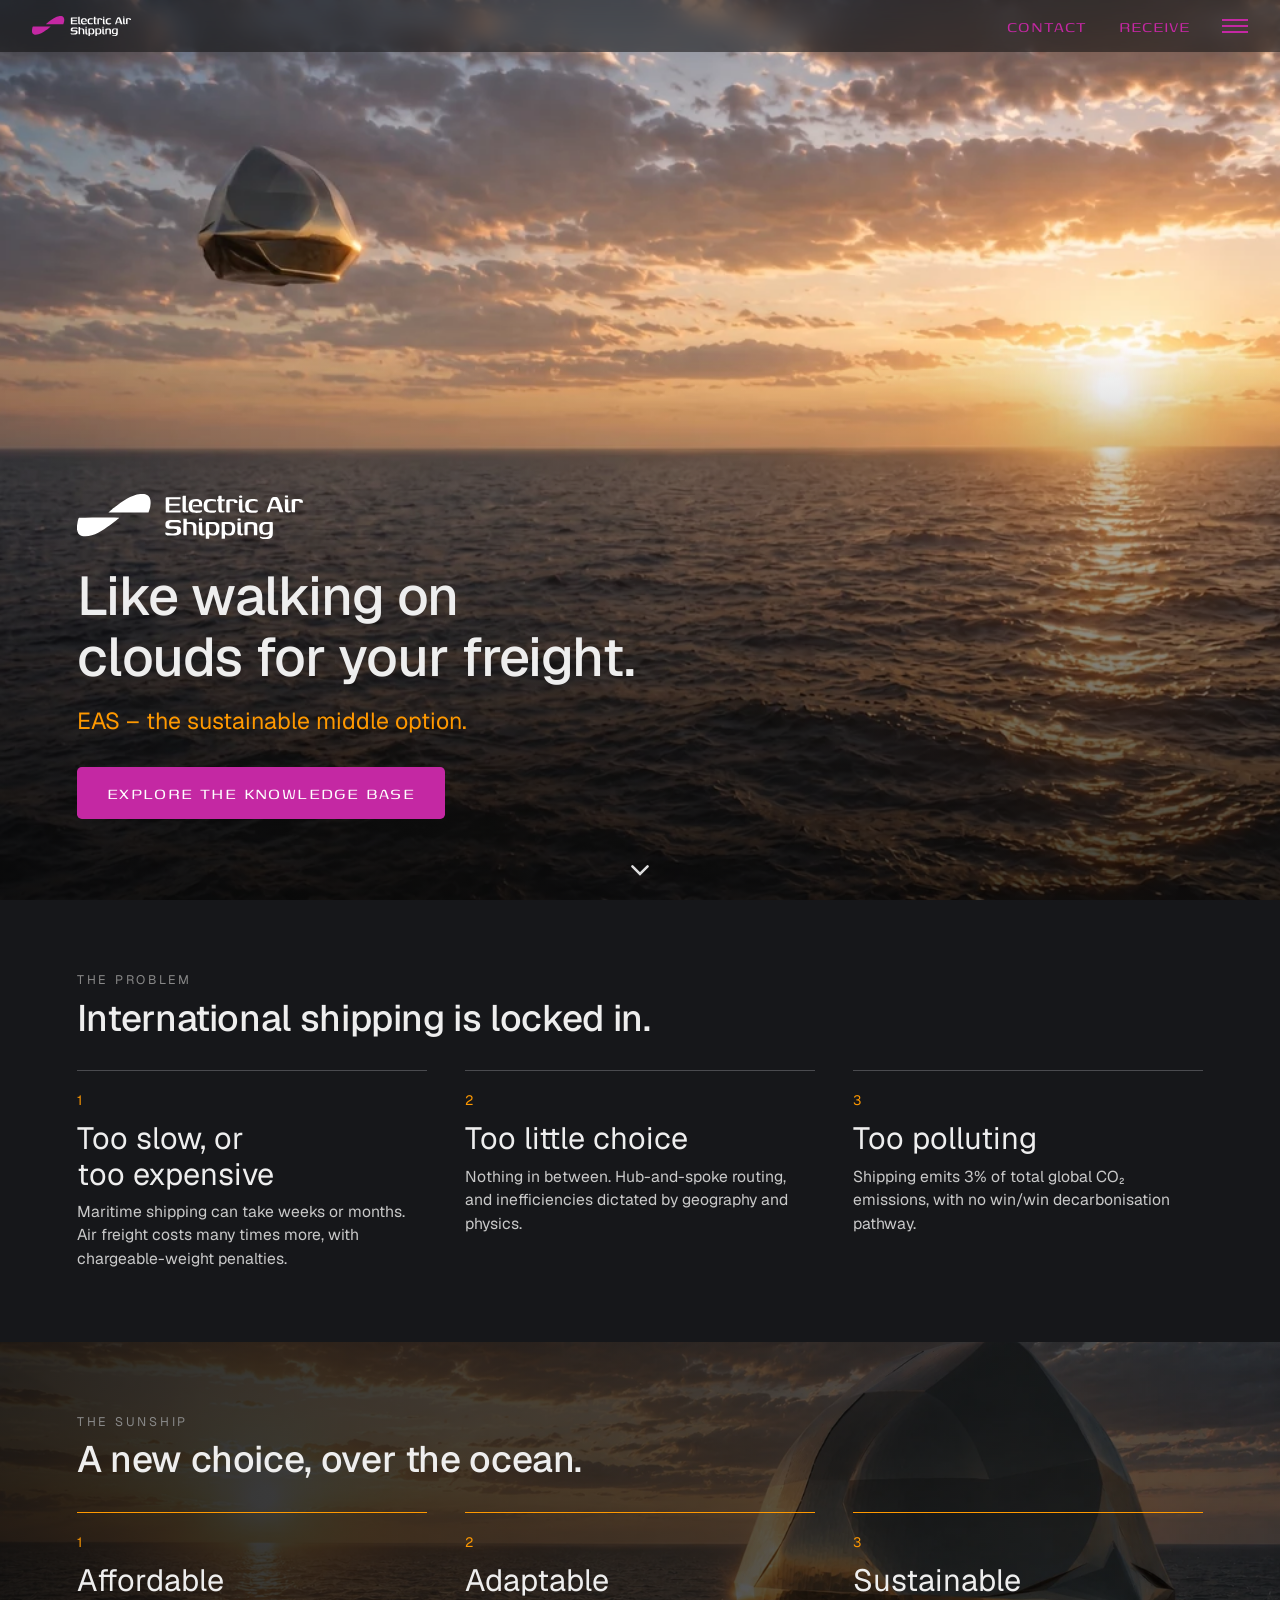
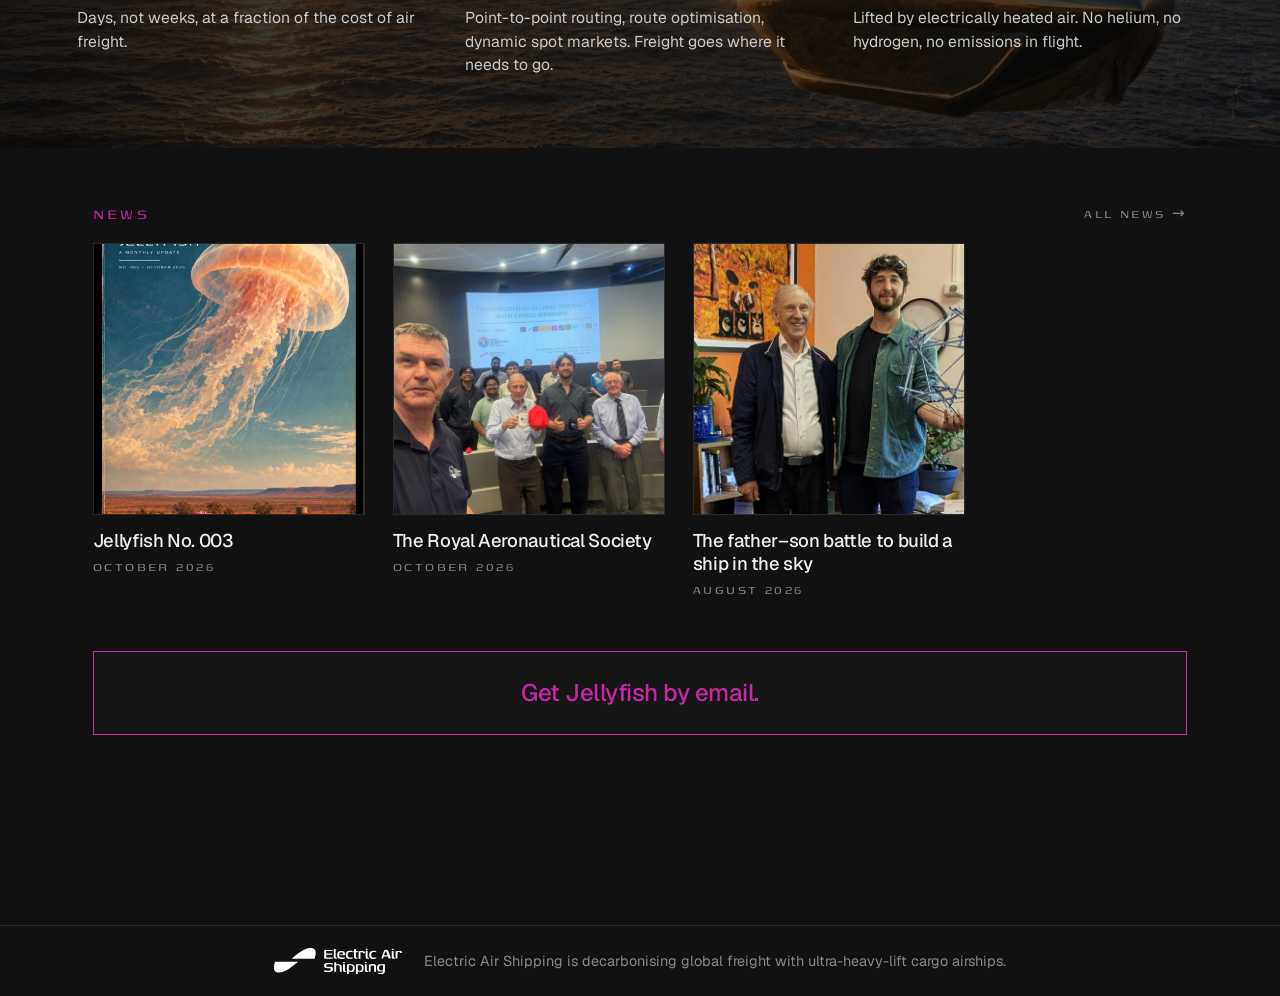
==== commit 7ff17437: "Home news strip: latest Jellyfish, then every article newest first Was the 2 newest issues + 1 artic" ====
--- a/index.html
+++ b/index.html
@@ -725,17 +725,12 @@
          * section). Each card keeps its picture, title and date; summaries
          * and buttons stay on the news page. Relative links are rewritten
          * against /news/ so they still resolve from here.
-         * Only the newest few of each rail come across, so a run of monthly
-         * issues cannot push the latest article off the screen. One number
-         * per rail, in the news page's order: Jellyfish, then articles. */
-        const NEWS_PER_RAIL = [2, 1];
+         * The latest Jellyfish always leads, then every article newest
+         * first, so the strip is mostly pictures of people (the advice:
+         * humanise the project). One number per rail, in the news page's
+         * order: Jellyfish, then articles. */
+        const NEWS_PER_RAIL = [1, Infinity];
         (async () => {
-            const MONTHS = ['january', 'february', 'march', 'april', 'may', 'june', 'july',
-                'august', 'september', 'october', 'november', 'december'];
-            const when = (li) => {
-                const [m, y] = (li.querySelector('.date')?.textContent ?? '').trim().toLowerCase().split(/\s+/);
-                return (Number(y) || 0) * 12 + Math.max(MONTHS.indexOf(m), 0);
-            };
             try {
                 const res = await fetch('/news/');
                 if (!res.ok) return;
@@ -745,8 +740,6 @@
                 const items = [...doc.querySelectorAll('.rail')].flatMap((ul, i) =>
                     [...ul.children].slice(0, NEWS_PER_RAIL[i] ?? 0));
                 if (!items.length) return;
-                /* Stable sort: within a month, Jellyfish (the first rail) leads. */
-                items.sort((a, b) => when(b) - when(a));
                 const rail = document.querySelector('.news .rail');
                 for (const li of items) {
                     li.querySelectorAll('.entry > p:not(.date), .entry > .btn').forEach((n) => n.remove());
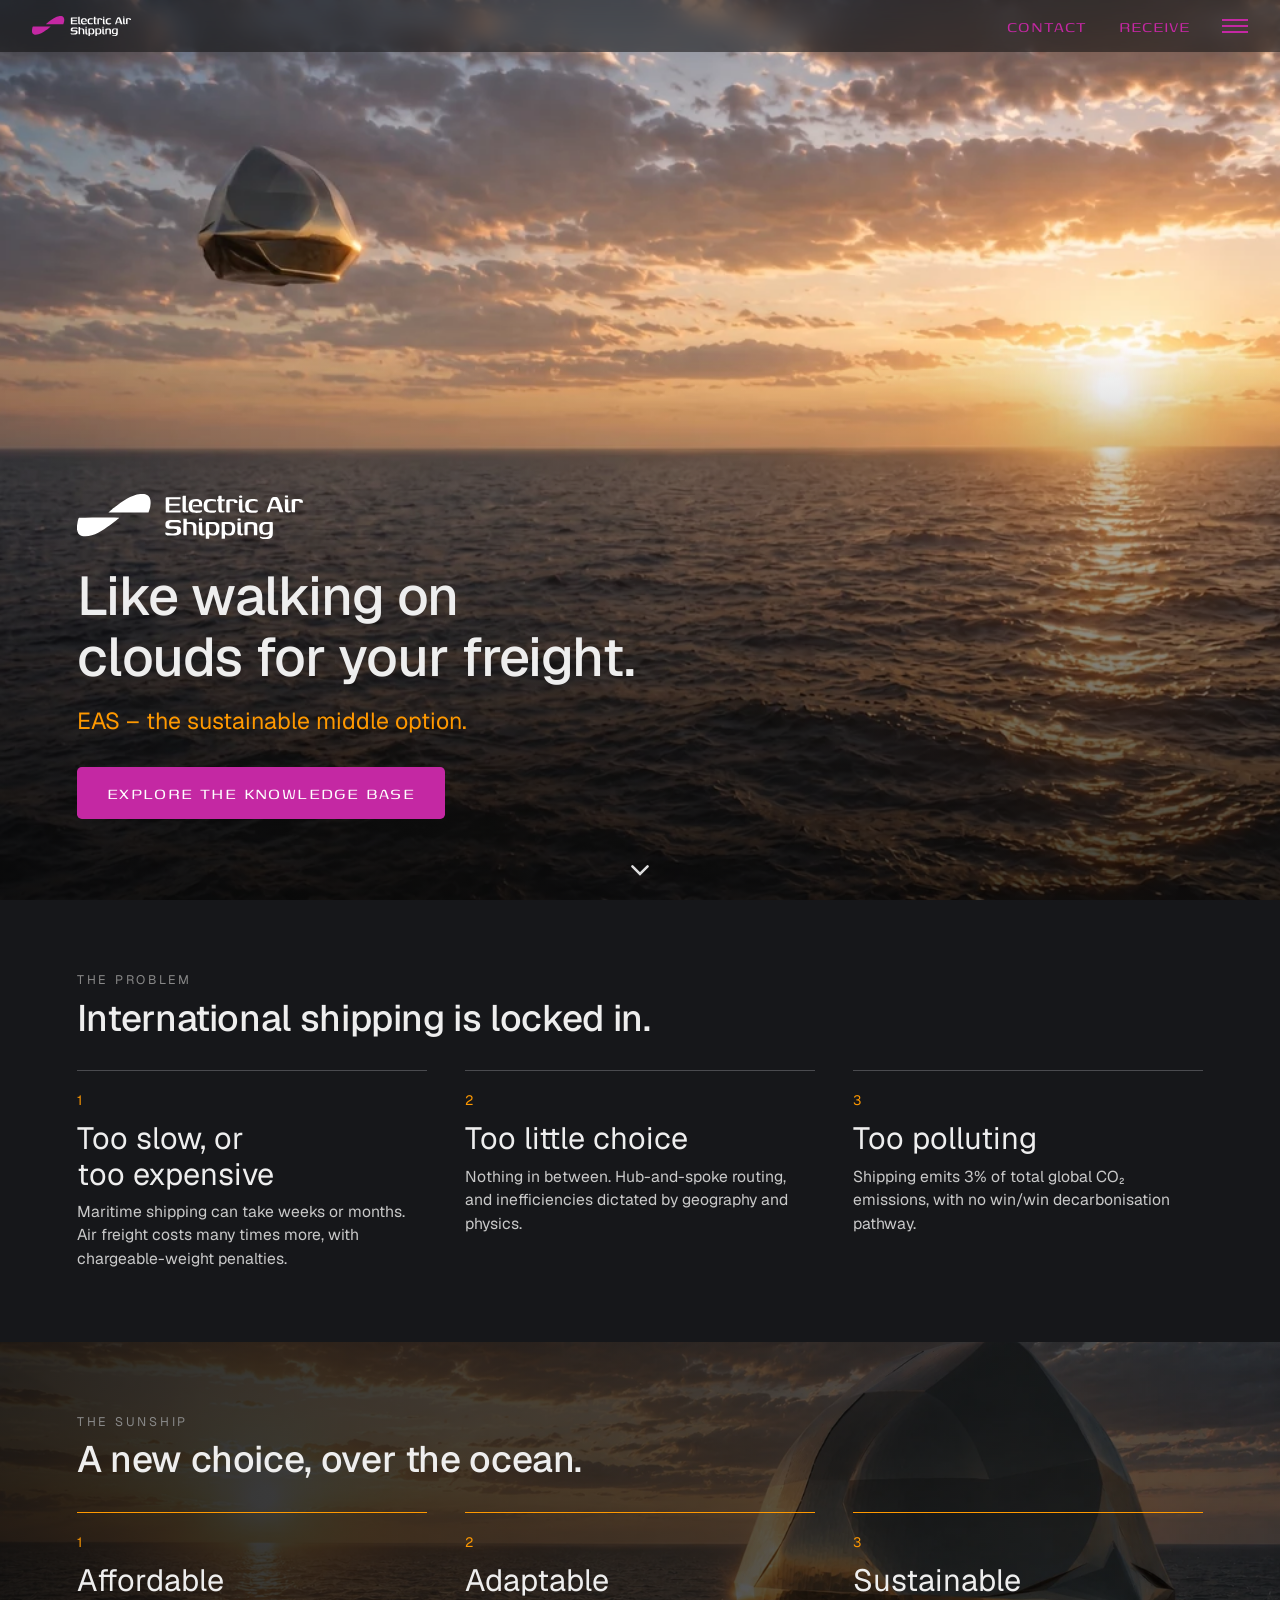
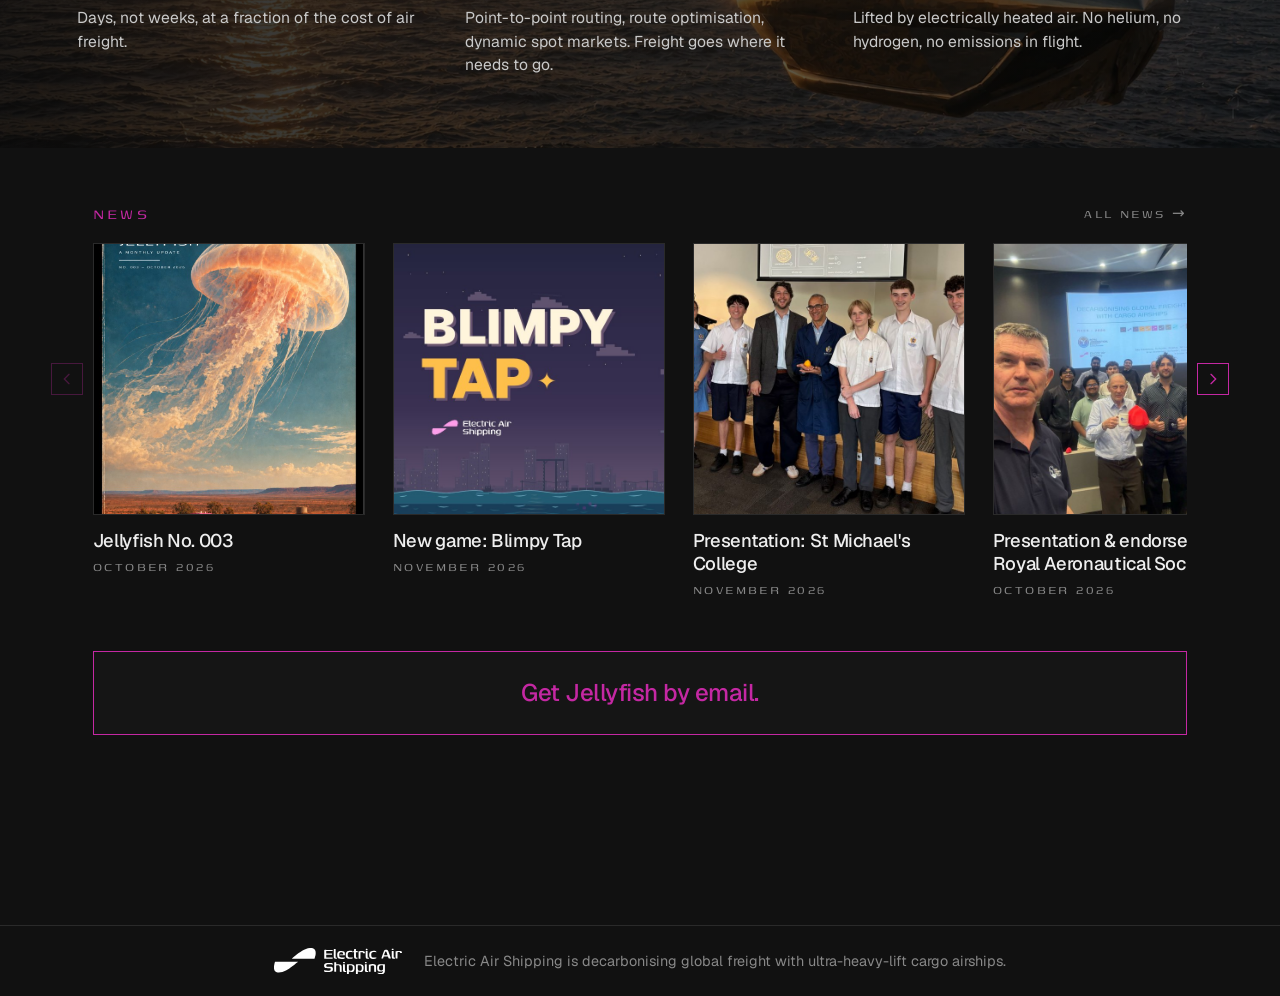
==== commit 5f30611c: "News rails: arrows either side of the pictures, not in the heading. Back arrow left of the first pic" ====
--- a/index.html
+++ b/index.html
@@ -427,13 +427,44 @@
             color: var(--orange);
         }
 
-        /* rail.js puts its arrows in .strand-head; keep them left of "All news". */
-        .news .strand-head > .rail-nav {
-            order: 1;
-        }
-
-        .news .strand-head > .news-all {
-            order: 2;
+        /* rail.js wraps the rail in .rail-frame and puts its arrows either
+           side of the pictures - see news/_shared.css for why. */
+        .rail-frame {
+            position: relative;
+        }
+
+        .rail-frame > .rail-arrow {
+            position: absolute;
+            z-index: 1;
+            top: var(--arrow-y, 40%);
+            transform: translateY(-50%);
+            background: rgba(17, 17, 17, 0.85);
+        }
+
+        .rail-frame > .rail-prev {
+            left: 0.4rem;
+        }
+
+        .rail-frame > .rail-next {
+            right: 0.4rem;
+        }
+
+        .rail-frame > .rail-arrow[hidden] {
+            display: none;
+        }
+
+        @media (min-width: 68rem) {
+            .rail-frame > .rail-arrow {
+                background: none;
+            }
+
+            .rail-frame > .rail-prev {
+                left: -2.6rem;
+            }
+
+            .rail-frame > .rail-next {
+                right: -2.6rem;
+            }
         }
 
         .news .rail {
@@ -491,15 +522,6 @@
             letter-spacing: 0.16em;
             font-size: 0.95rem;
             color: var(--muted);
-        }
-
-        .rail-nav {
-            display: flex;
-            gap: 0.4rem;
-        }
-
-        .rail-nav[hidden] {
-            display: none;
         }
 
         .rail-arrow {
@@ -757,7 +779,7 @@
                 /* The news page's own arrows script, loaded only once there
                  * is a rail for it to find. */
                 const s = document.createElement('script');
-                s.src = '/news/rail.js';
+                s.src = '/news/rail.js?v=2';
                 document.body.appendChild(s);
             } catch { /* heading + All news link remain */ }
         })();
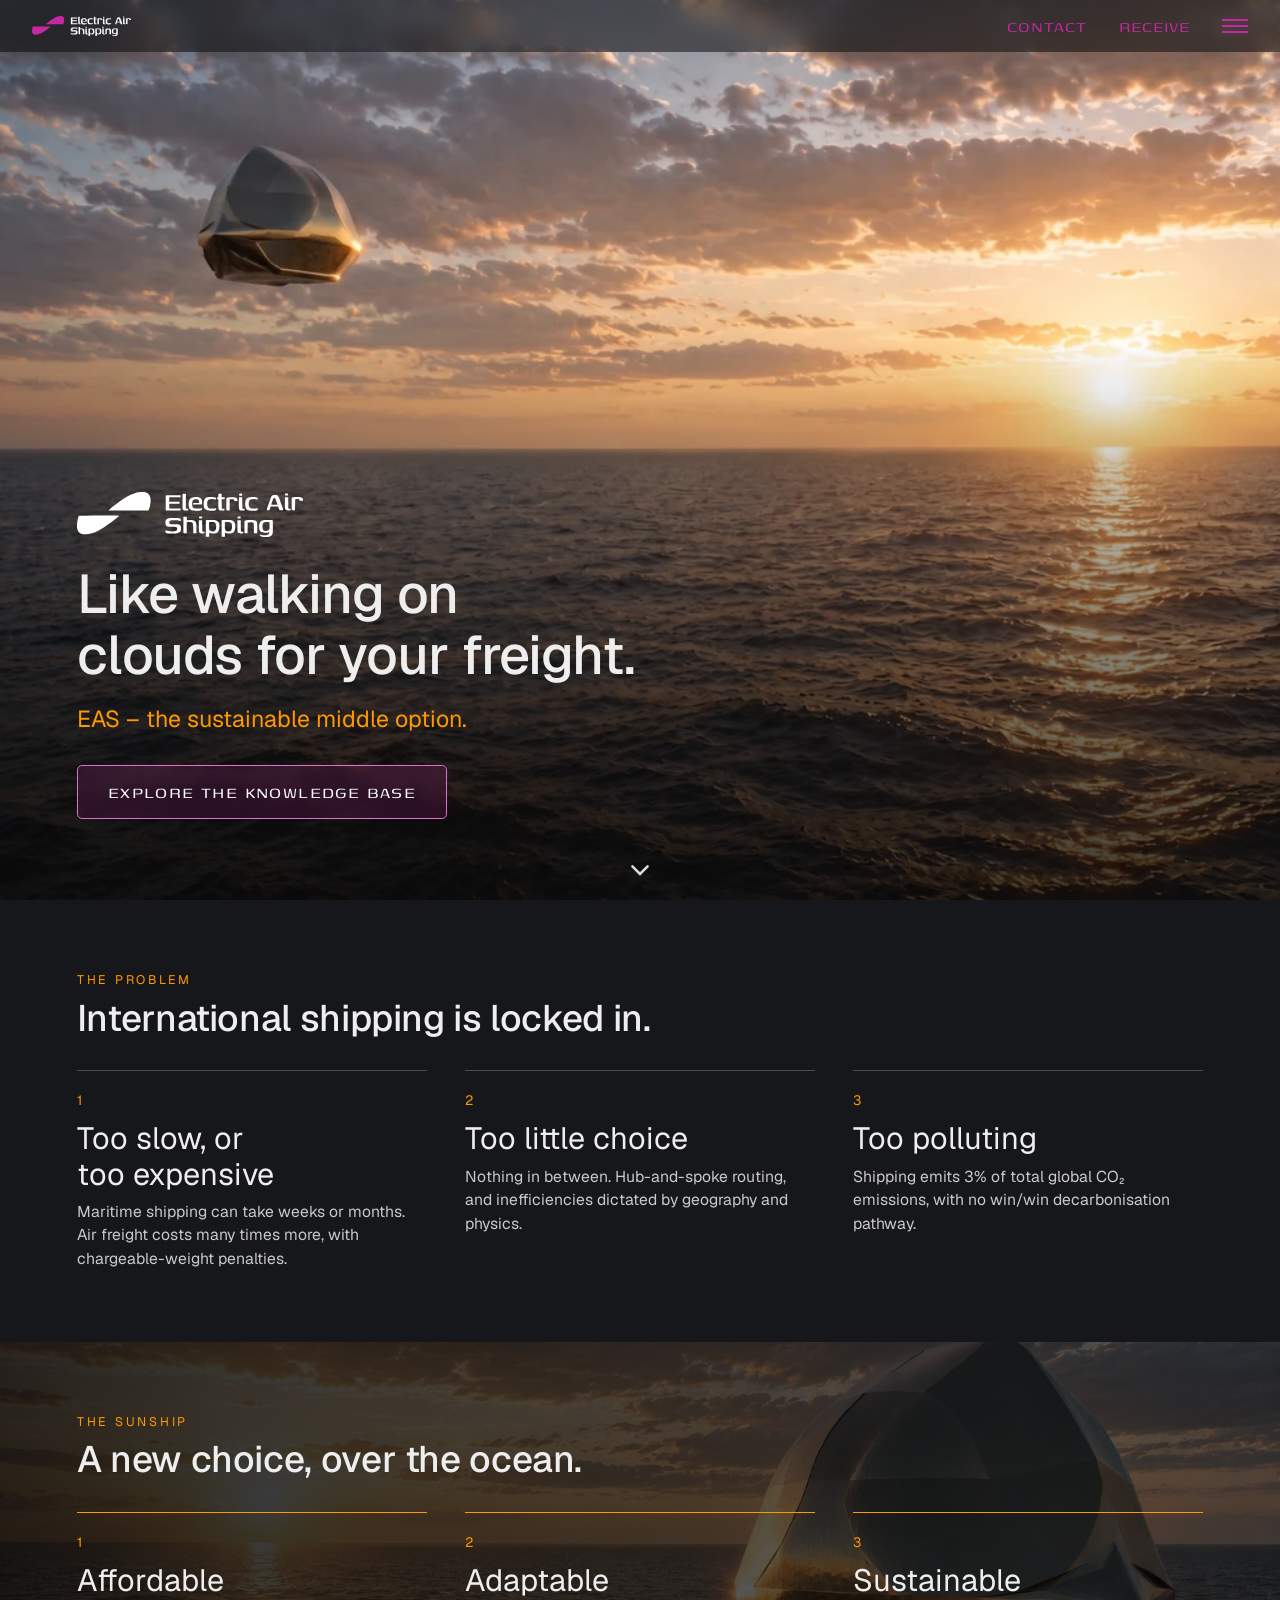
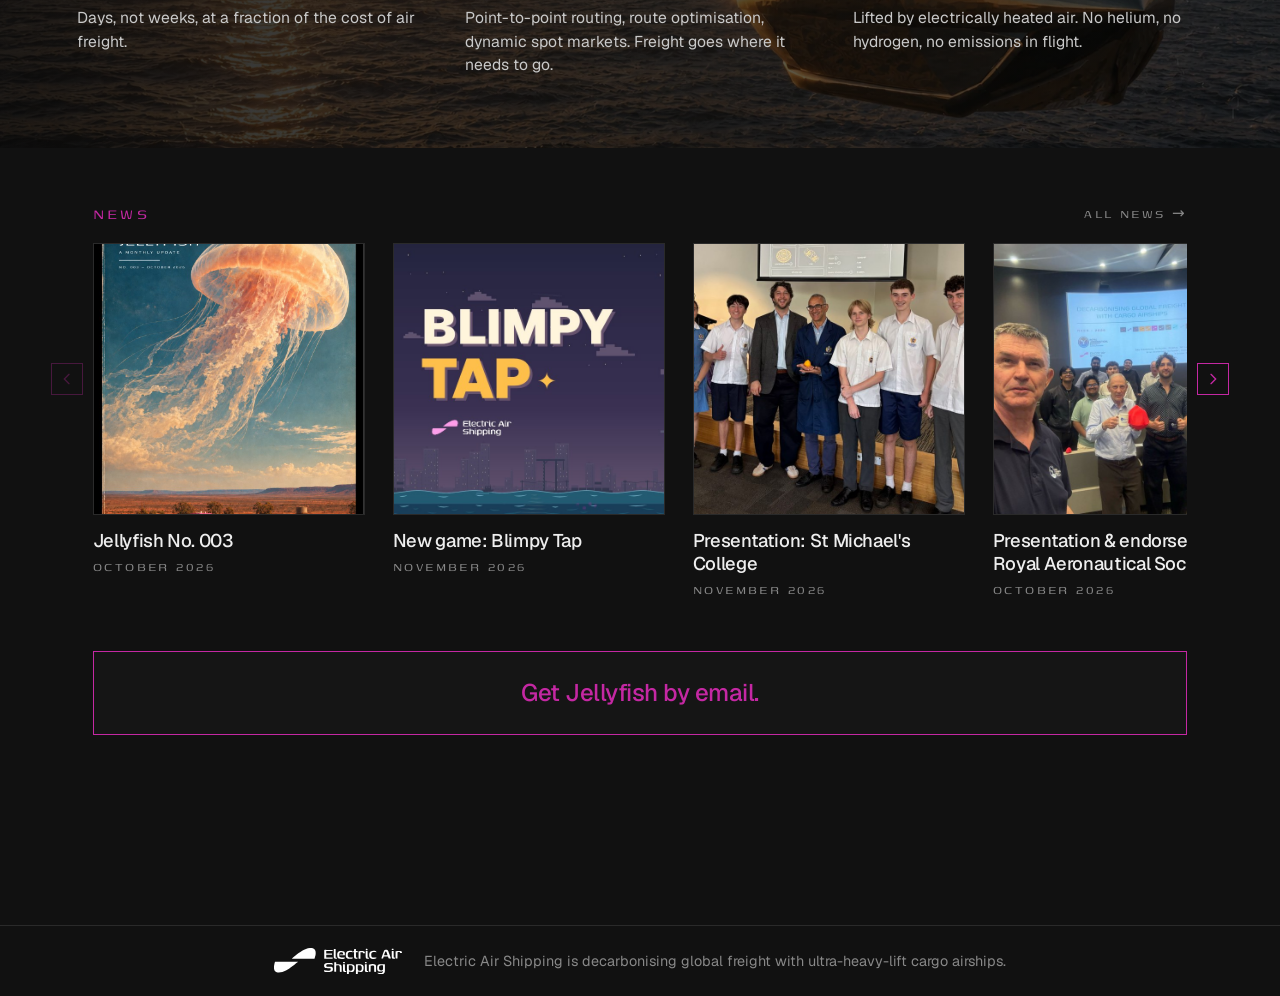
==== commit 1b03b521: "Deck-style KB button, orange section labels Co-Authored-By: Claude Opus 5.5 <noreply@anthropic.com>" ====
--- a/index.html
+++ b/index.html
@@ -180,14 +180,18 @@
             white-space: nowrap;
         }
 
+        /* Matches the v5 deck's IP box: faint berry tint, light berry outline. */
         .btn-primary {
-            background: var(--berry);
+            background: rgba(196, 40, 163, 0.16);
+            border: 1.5px solid #e070c8;
             color: #fff;
+            -webkit-backdrop-filter: blur(6px);
+            backdrop-filter: blur(6px);
         }
 
         .btn-primary:hover,
         .btn-primary:focus-visible {
-            background: #d63bb4;
+            background: rgba(196, 40, 163, 0.34);
         }
 
         .btn:focus-visible {
@@ -267,7 +271,7 @@
             font-size: 0.78rem;
             letter-spacing: 0.22em;
             text-transform: uppercase;
-            color: var(--muted);
+            color: var(--orange);
         }
 
         .half h2 {
